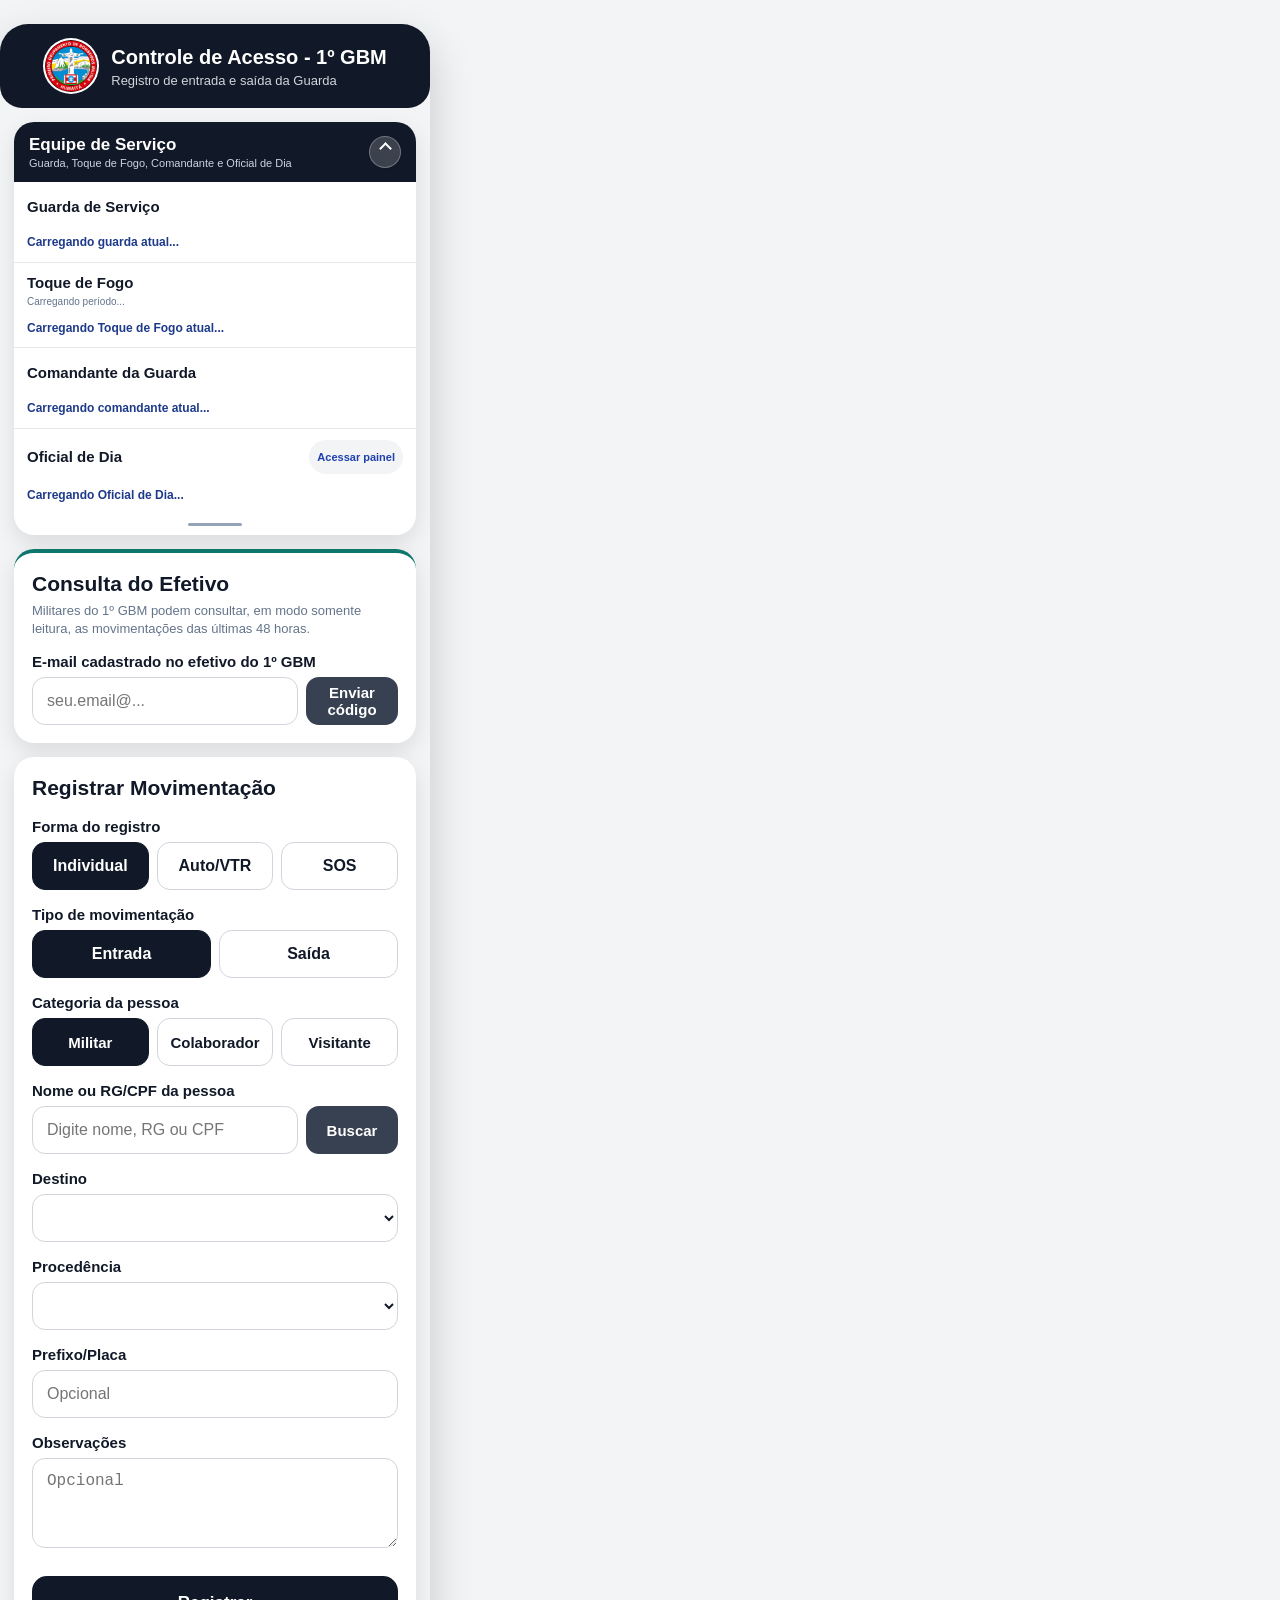
==== index.html @ b9f14abc "Migra Guarda para a infraestrutura BravoNexo" ====
<!DOCTYPE html>
<html lang="pt-BR">
  <head>
    <meta charset="UTF-8">
    <meta name="viewport" content="width=device-width, initial-scale=1.0">
    <meta name="theme-color" content="#111827">
    <meta http-equiv="refresh" content="1; url=./01gbm/">
    <title>Guarda — 1º GBM</title>
    <style>
      * {
        box-sizing: border-box;
      }

      html,
      body {
        margin: 0;
        min-height: 100%;
      }

      body {
        min-height: 100vh;
        display: grid;
        place-items: center;
        padding: 24px;
        font-family: Arial, sans-serif;
        color: #111827;
        background:
          radial-gradient(circle at top, rgba(37, 99, 235, 0.14), transparent 38%),
          #f3f4f6;
      }

      main {
        width: min(100%, 420px);
        padding: 32px 28px;
        text-align: center;
        background: #ffffff;
        border: 1px solid #e5e7eb;
        border-radius: 22px;
        box-shadow: 0 16px 42px rgba(17, 24, 39, 0.12);
      }

      img {
        width: 76px;
        height: 76px;
        padding: 4px;
        object-fit: contain;
        background: #ffffff;
        border: 1px solid #e5e7eb;
        border-radius: 50%;
      }

      h1 {
        margin: 18px 0 8px;
        font-size: 1.5rem;
        line-height: 1.25;
      }

      p {
        margin: 0;
        color: #4b5563;
        font-size: 1rem;
        line-height: 1.55;
      }

      a {
        display: inline-flex;
        align-items: center;
        justify-content: center;
        min-height: 46px;
        margin-top: 22px;
        padding: 11px 20px;
        color: #ffffff;
        font-weight: 700;
        text-decoration: none;
        background: #2563eb;
        border-radius: 12px;
        box-shadow: 0 8px 18px rgba(37, 99, 235, 0.22);
      }

      a:hover {
        background: #1d4ed8;
      }

      a:focus-visible {
        outline: 3px solid rgba(37, 99, 235, 0.35);
        outline-offset: 4px;
      }
    </style>
  </head>
  <body>
    <main>
      <img src="./01gbm/brasao.png" alt="Brasão do 1º GBM">
      <h1>Guarda do 1º GBM</h1>
      <p>Abrindo o Sistema de Controle de Acesso da Guarda…</p>
      <a href="./01gbm/">Acessar agora</a>
    </main>
  </body>
</html>
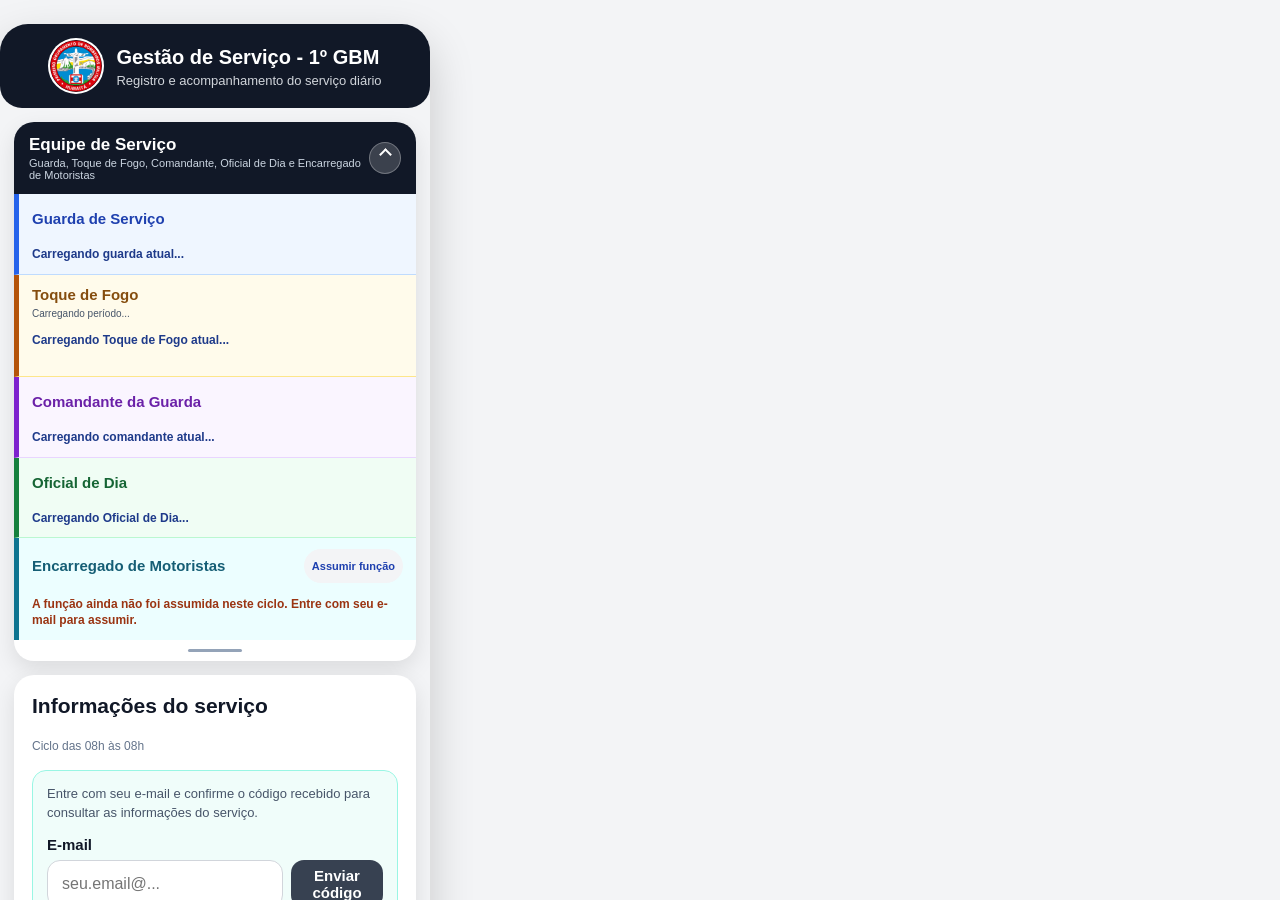
==== commit 2dadb237: "Corrige confirmação de abastecimentos, atualiza painel Mestre e adota Gestão de Serviço" ====
--- a/index.html
+++ b/index.html
@@ -5,7 +5,7 @@
     <meta name="viewport" content="width=device-width, initial-scale=1.0">
     <meta name="theme-color" content="#111827">
     <meta http-equiv="refresh" content="1; url=./01gbm/">
-    <title>Guarda — 1º GBM</title>
+    <title>Gestão de Serviço — 1º GBM</title>
     <style>
       * {
         box-sizing: border-box;
@@ -90,8 +90,8 @@
   <body>
     <main>
       <img src="./01gbm/brasao.png" alt="Brasão do 1º GBM">
-      <h1>Guarda do 1º GBM</h1>
-      <p>Abrindo o Sistema de Controle de Acesso da Guarda…</p>
+      <h1>Gestão de Serviço do 1º GBM</h1>
+      <p>Abrindo o aplicativo de Gestão de Serviço…</p>
       <a href="./01gbm/">Acessar agora</a>
     </main>
   </body>
